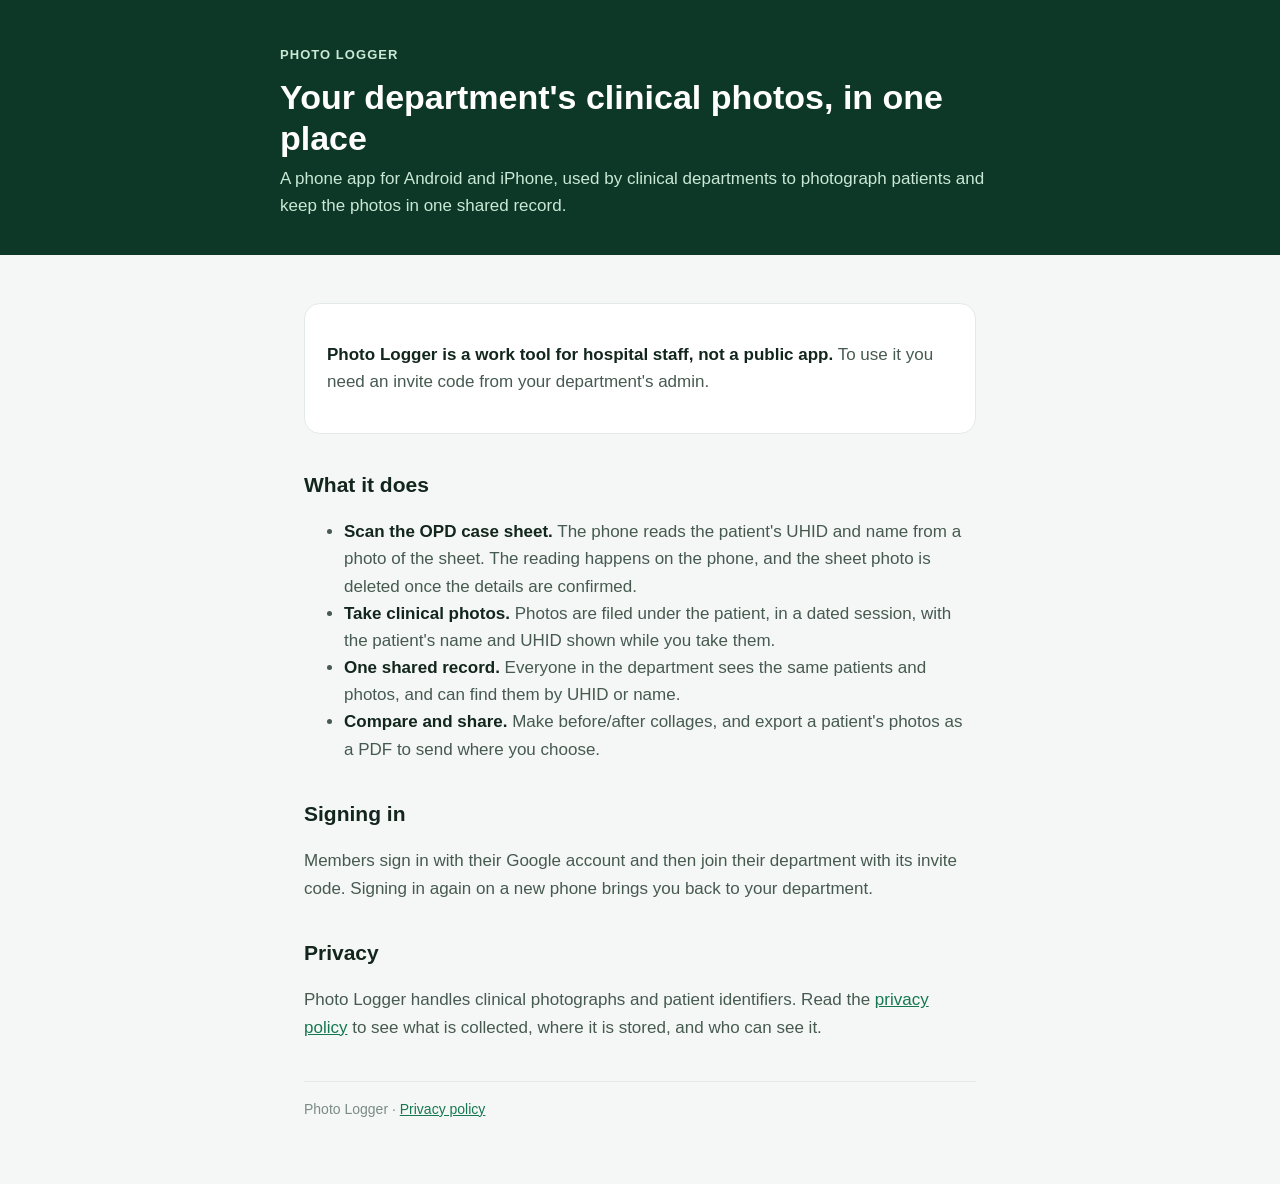
==== index.html @ 99d314c8 "Home page and privacy policy for Photo Logger Needed for Google sign-in: Google's OAuth consent scre" ====
<!doctype html>
<html lang="en">
<head>
<meta charset="utf-8">
<meta name="viewport" content="width=device-width, initial-scale=1">
<title>Photo Logger</title>
<meta name="description" content="Photo Logger: a shared clinical photo record for a hospital department.">
<link rel="stylesheet" href="style.css">
</head>
<body>
<header><div class="wrap">
  <a href="./">Photo Logger</a>
  <h1>Your department's clinical photos, in one place</h1>
  <p>A phone app for Android and iPhone, used by clinical departments to photograph patients and keep the photos in one shared record.</p>
</div></header>
<main>
  <div class="card">
    <p><strong>Photo Logger is a work tool for hospital staff, not a public app.</strong> To use it you need an invite code from your department's admin.</p>
  </div>

  <h2>What it does</h2>
  <ul>
    <li><strong>Scan the OPD case sheet.</strong> The phone reads the patient's UHID and name from a photo of the sheet. The reading happens on the phone, and the sheet photo is deleted once the details are confirmed.</li>
    <li><strong>Take clinical photos.</strong> Photos are filed under the patient, in a dated session, with the patient's name and UHID shown while you take them.</li>
    <li><strong>One shared record.</strong> Everyone in the department sees the same patients and photos, and can find them by UHID or name.</li>
    <li><strong>Compare and share.</strong> Make before/after collages, and export a patient's photos as a PDF to send where you choose.</li>
  </ul>

  <h2>Signing in</h2>
  <p>Members sign in with their Google account and then join their department with its invite code. Signing in again on a new phone brings you back to your department.</p>

  <h2>Privacy</h2>
  <p>Photo Logger handles clinical photographs and patient identifiers. Read the <a href="privacy.html">privacy policy</a> to see what is collected, where it is stored, and who can see it.</p>

  <footer>Photo Logger · <a href="privacy.html">Privacy policy</a></footer>
</main>
</body>
</html>
---- style.css ----
:root { --bg:#F5F7F6; --ink:#12261E; --soft:#465A51; --muted:#7B8B84; --line:#E3EAE6; --green:#167852; --deep:#0D3727; }
* { box-sizing: border-box; }
body { margin:0; background:var(--bg); color:var(--ink); font:17px/1.6 -apple-system, BlinkMacSystemFont, "Segoe UI", Inter, Roboto, sans-serif; }
header { background:var(--deep); color:#fff; padding:40px 24px 36px; }
header .wrap, main { max-width:720px; margin:0 auto; }
header a { color:#C9E8D6; text-decoration:none; font-weight:600; letter-spacing:.08em; font-size:13px; text-transform:uppercase; }
header h1 { margin:10px 0 6px; font-size:34px; line-height:1.2; }
header p { margin:0; color:#C9E8D6; }
main { padding:28px 24px 64px; }
h2 { font-size:21px; margin:34px 0 8px; }
p, li { color:var(--soft); }
strong { color:var(--ink); }
.card { background:#fff; border:1px solid var(--line); border-radius:16px; padding:20px 22px; margin:20px 0; }
a { color:var(--green); }
footer { color:var(--muted); font-size:14px; border-top:1px solid var(--line); margin-top:40px; padding-top:16px; }
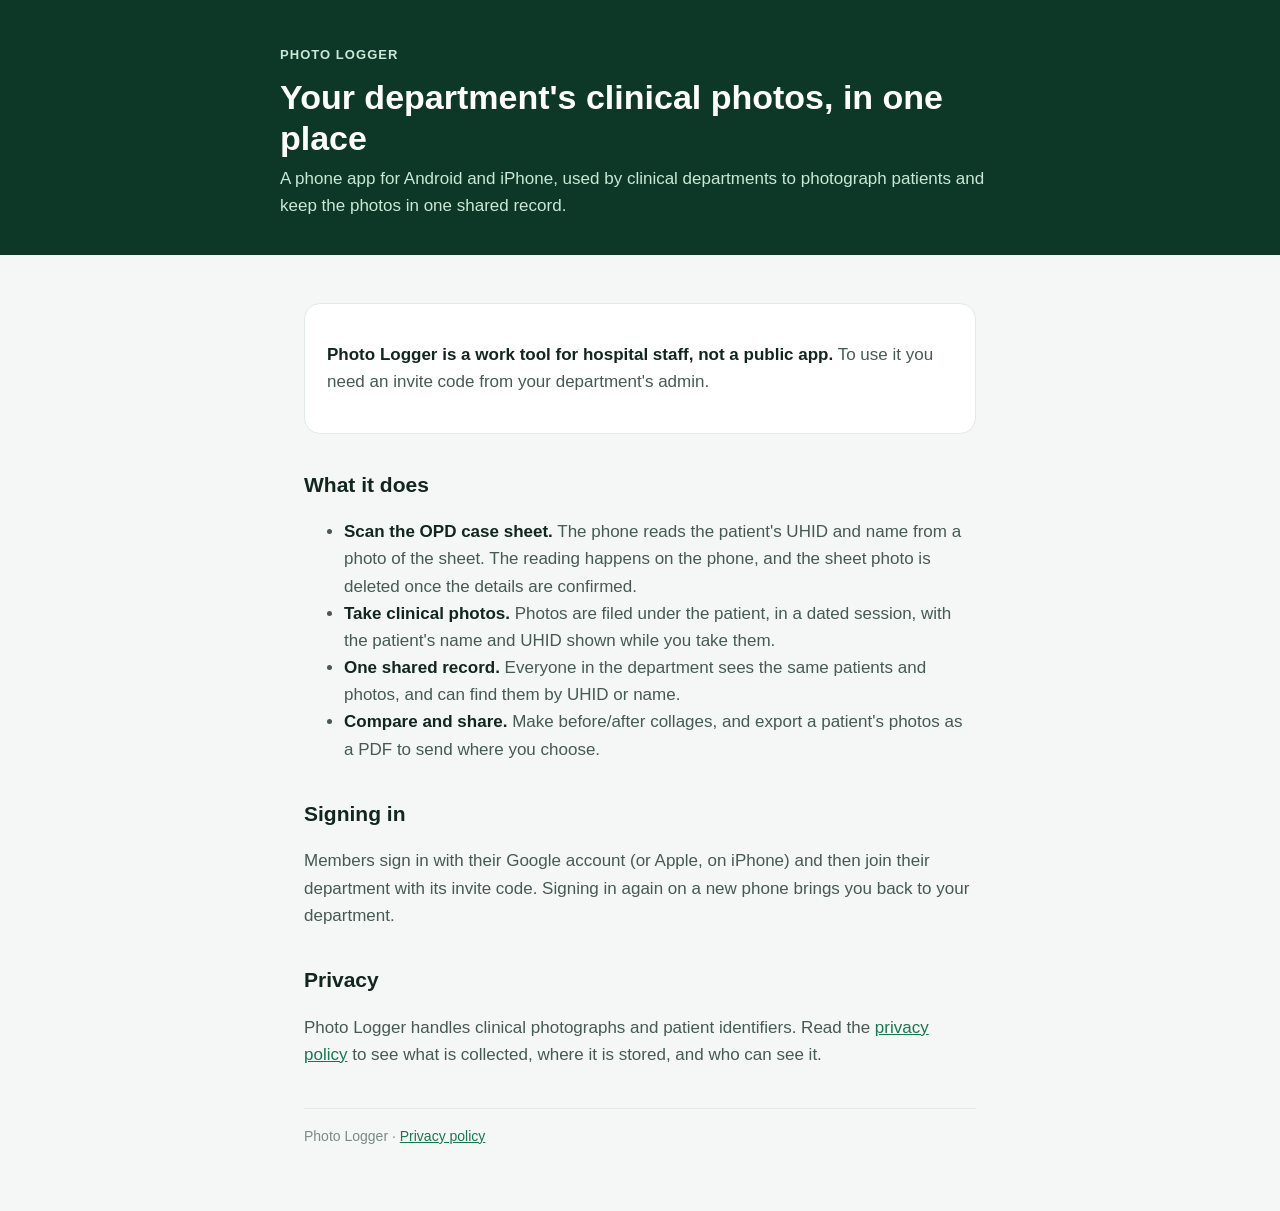
==== commit 52fbe8f1: "Mention Sign in with Apple Members on iPhone can sign in with Apple as well as Google.  Co-Authored-" ====
--- a/index.html
+++ b/index.html
@@ -27,7 +27,7 @@
   </ul>
 
   <h2>Signing in</h2>
-  <p>Members sign in with their Google account and then join their department with its invite code. Signing in again on a new phone brings you back to your department.</p>
+  <p>Members sign in with their Google account (or Apple, on iPhone) and then join their department with its invite code. Signing in again on a new phone brings you back to your department.</p>
 
   <h2>Privacy</h2>
   <p>Photo Logger handles clinical photographs and patient identifiers. Read the <a href="privacy.html">privacy policy</a> to see what is collected, where it is stored, and who can see it.</p>
